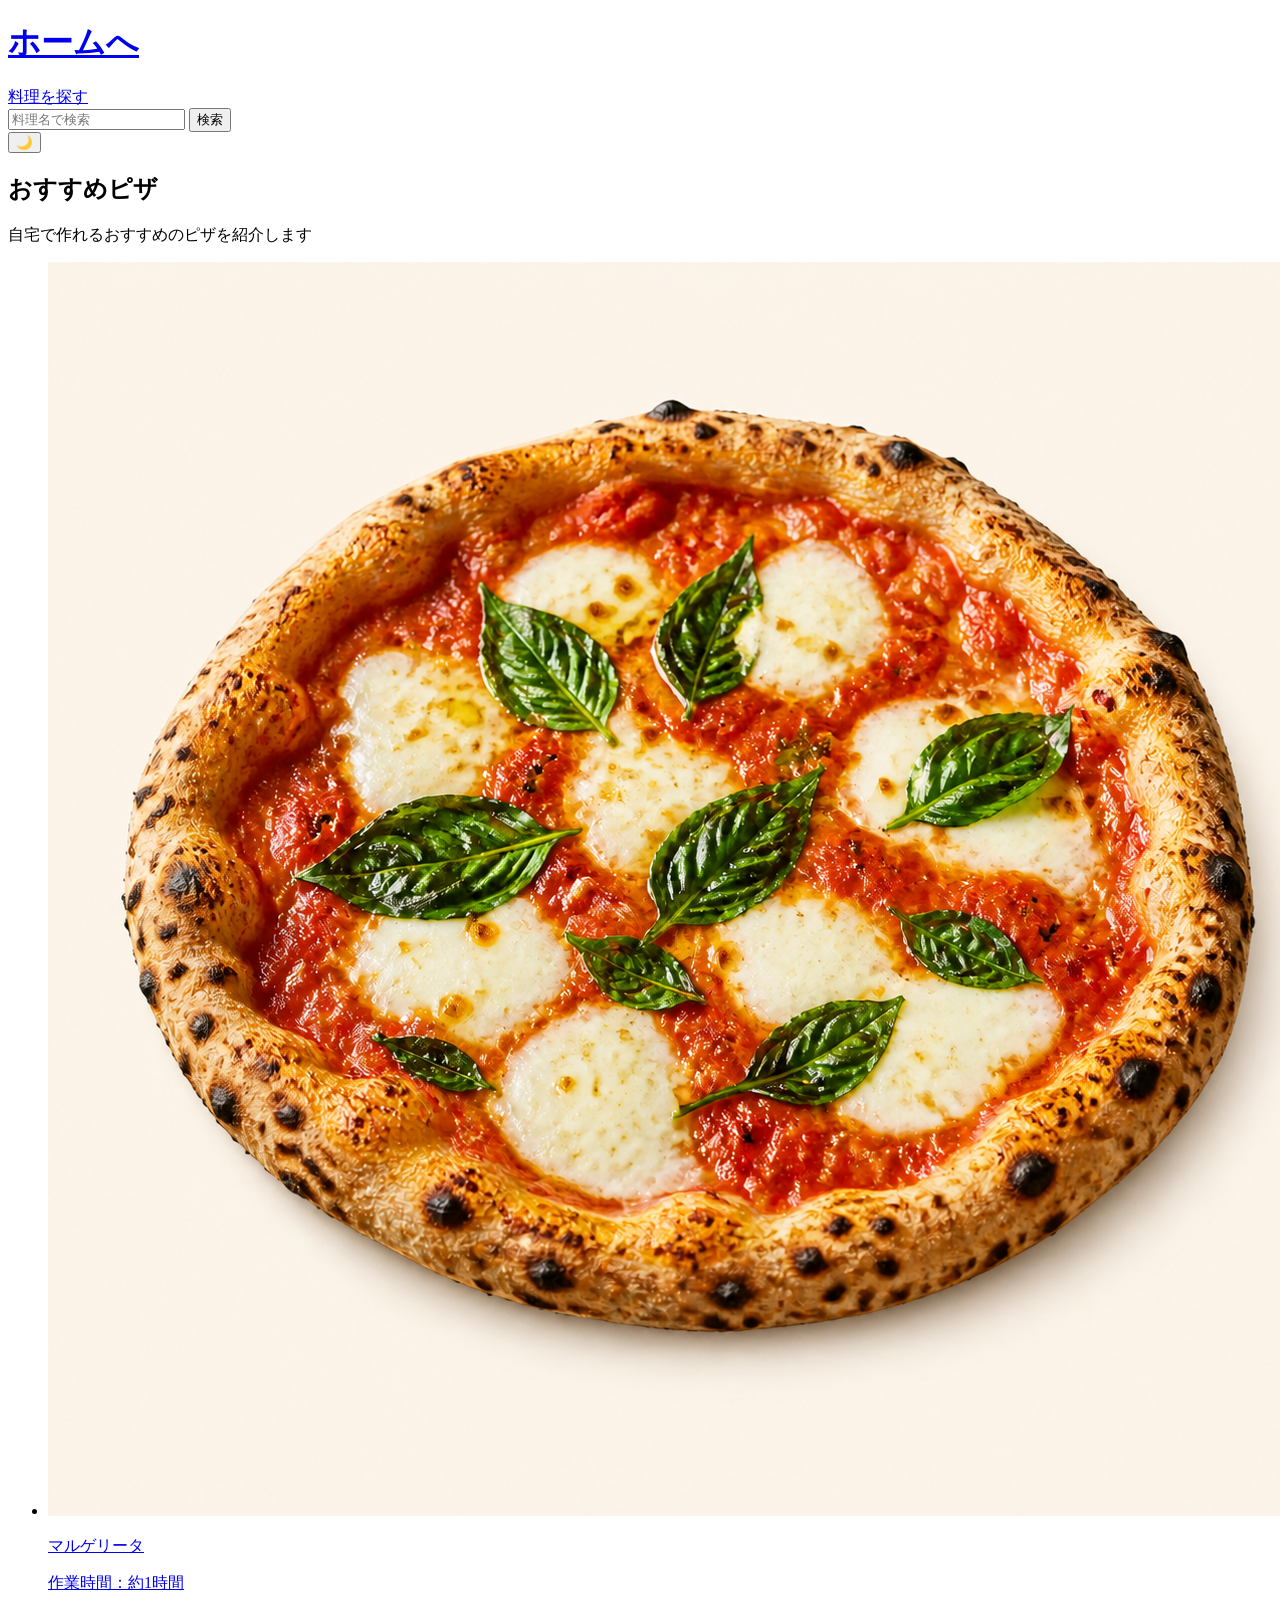
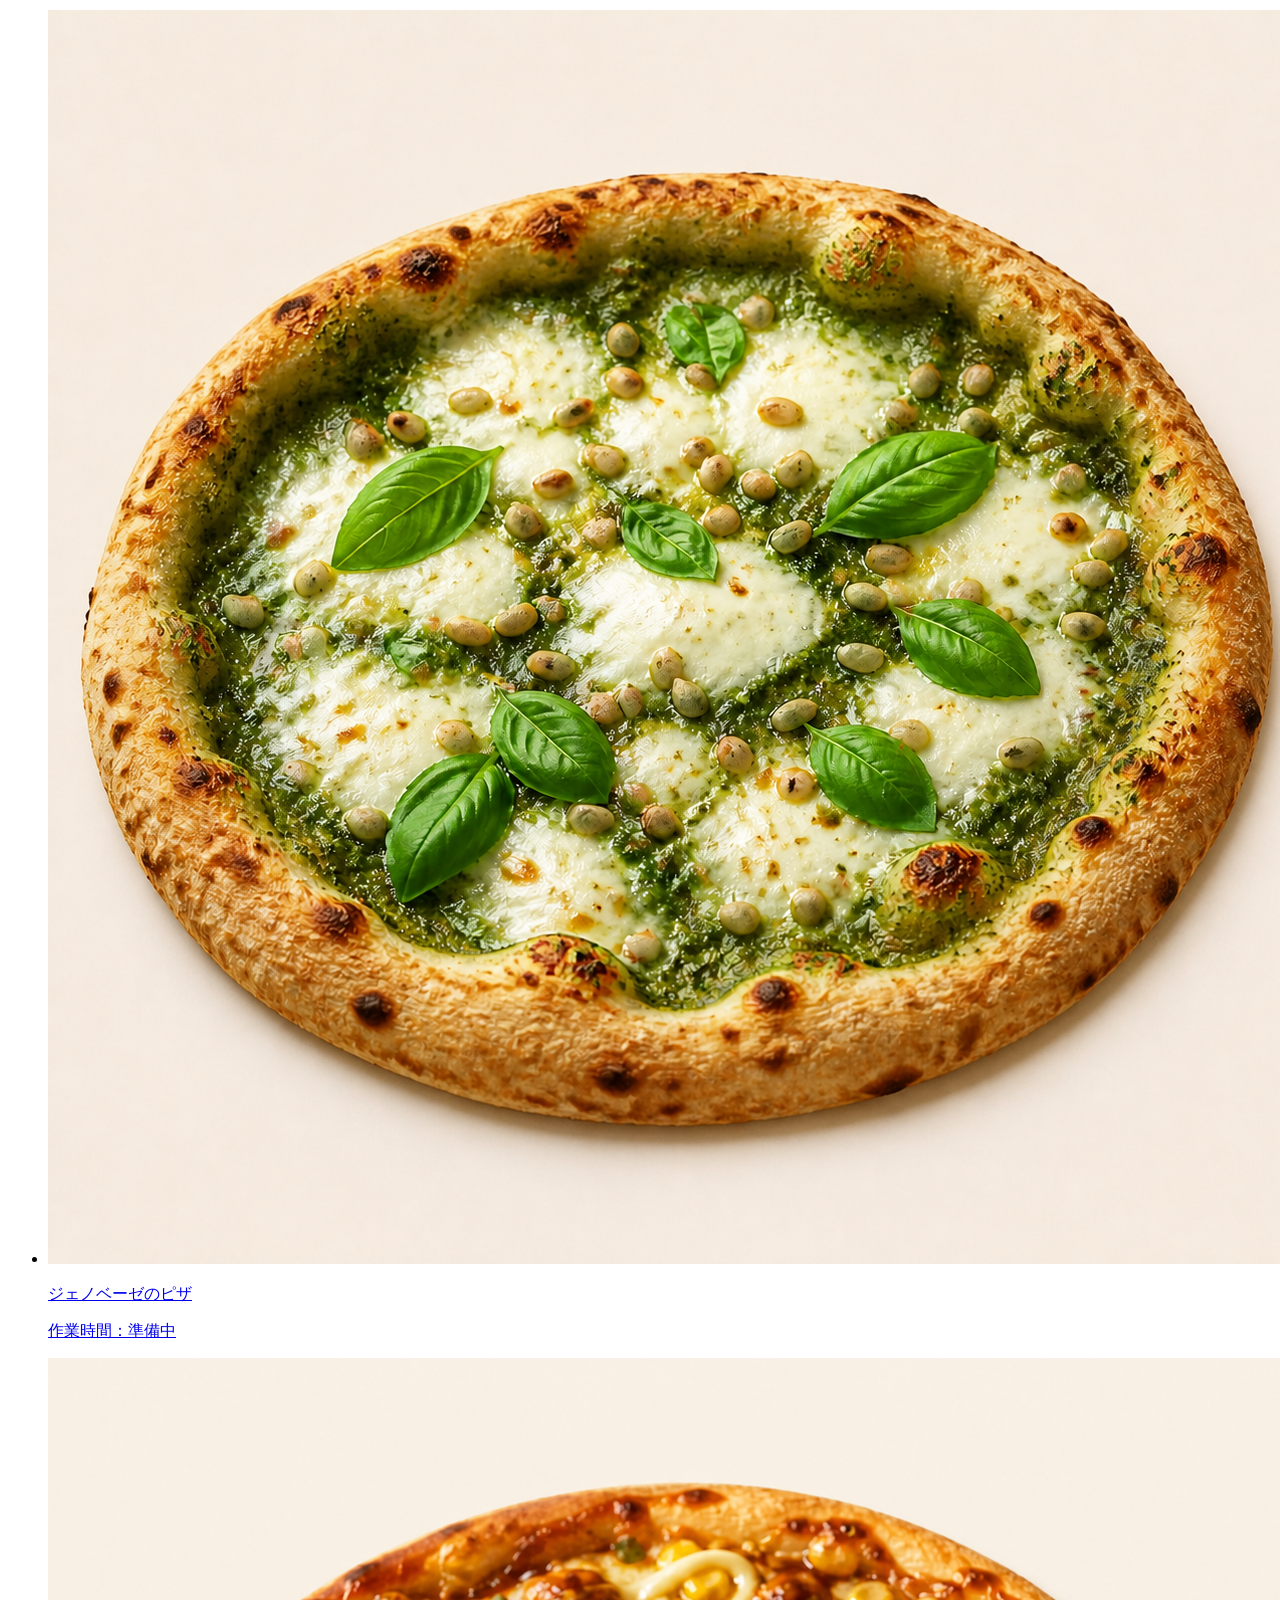
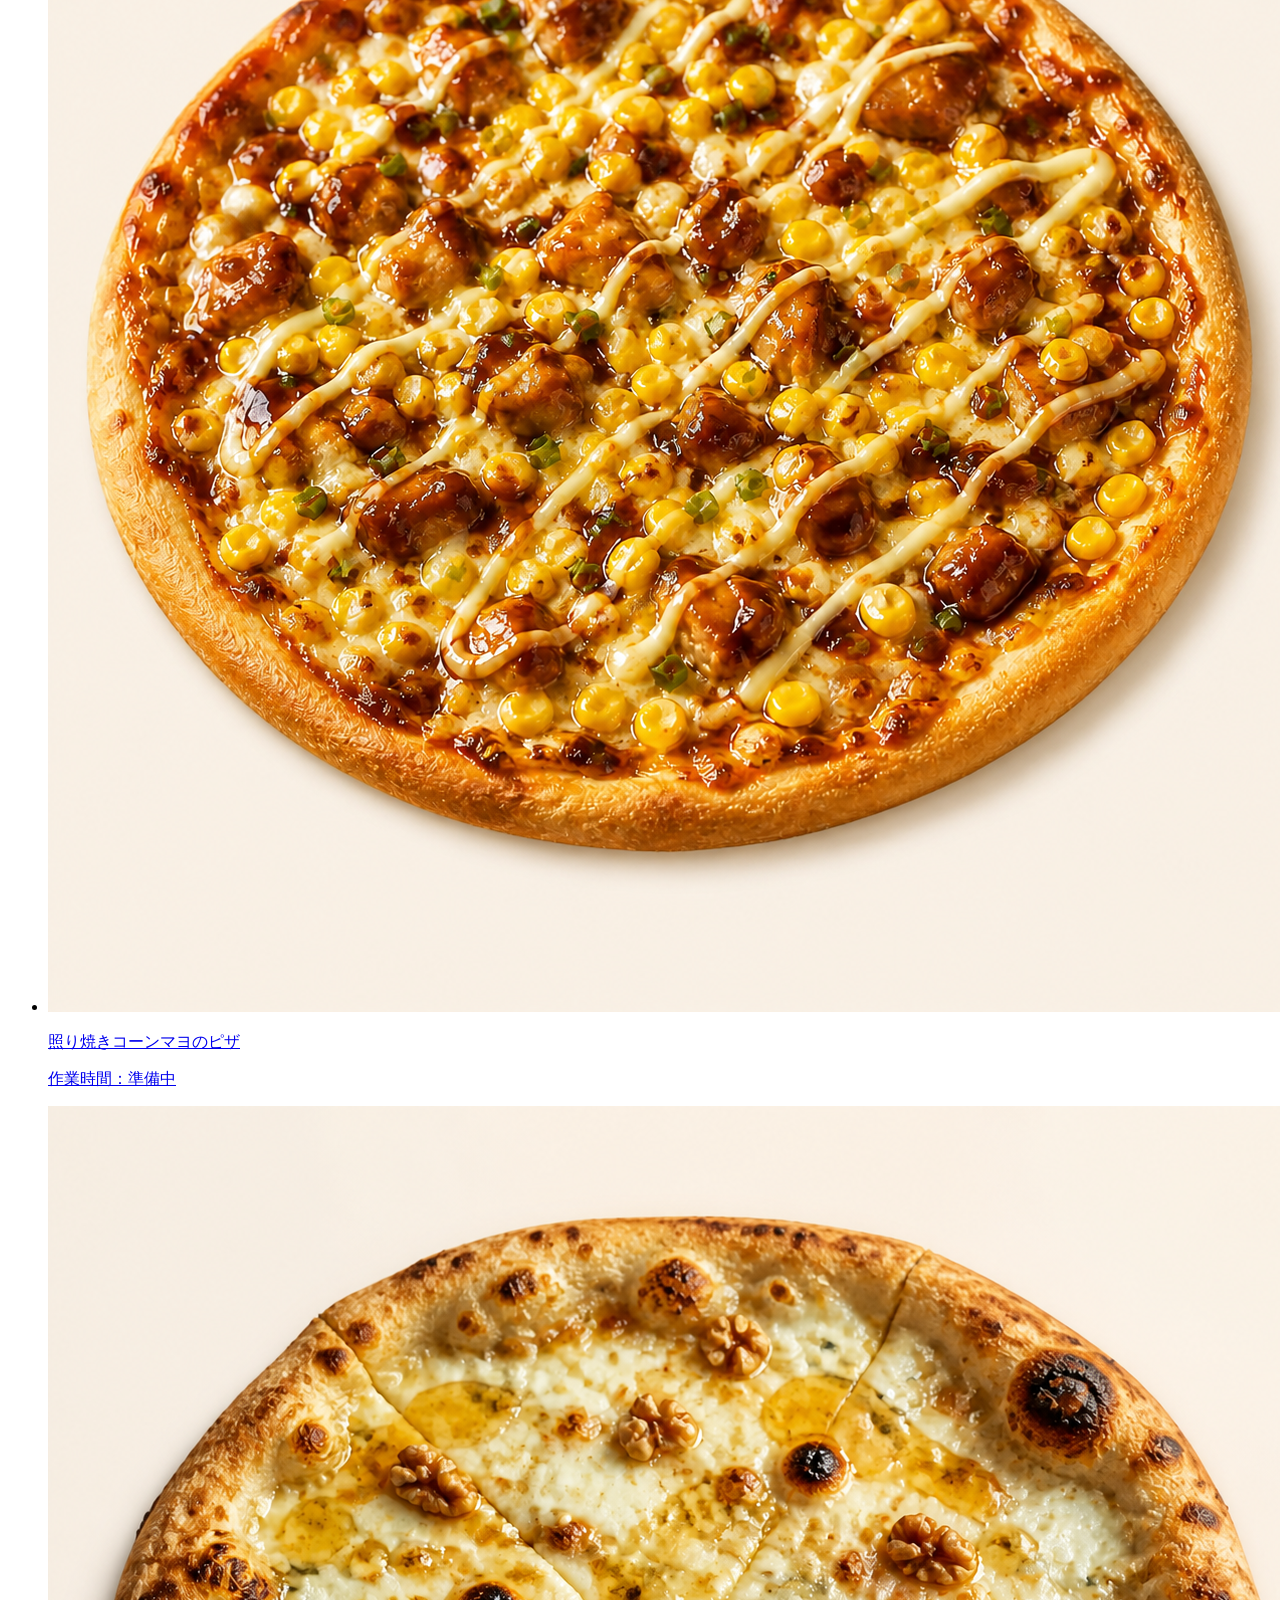
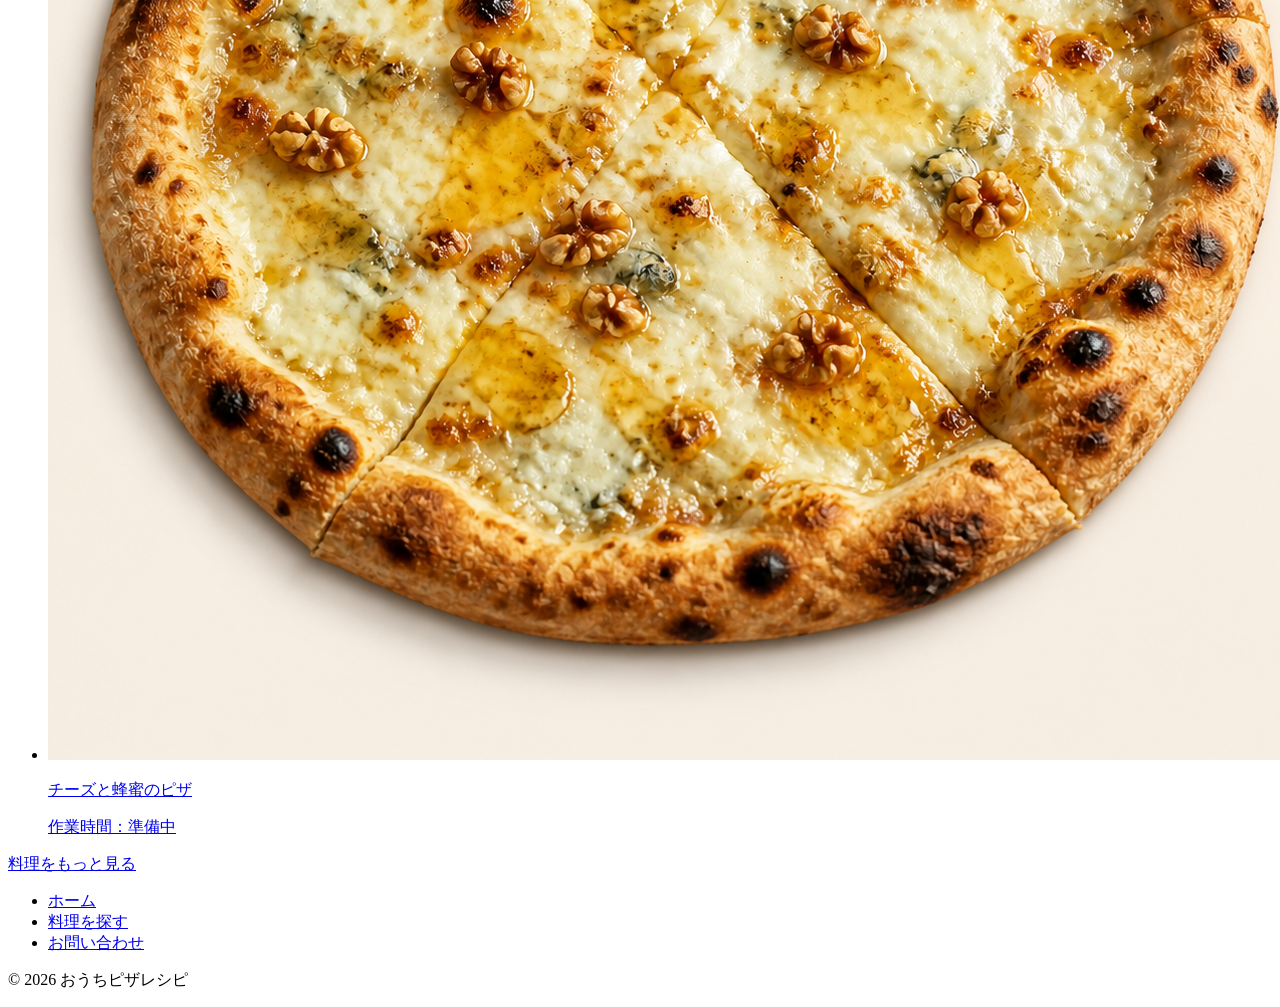
==== index.html @ 1216cb45 "add final exam files2" ====
<!DOCTYPE html>
<html lang="ja">

<head>
  <meta charset="UTF-8">
  <meta name="viewport" content="width=device-width, initial-scale=1.0">

  <title>おうちピザレシピ</title>

  <!-- CSS -->
  <link rel="stylesheet" href="css/reset.css">
  <link rel="stylesheet" href="css/style.css">

  <!-- JavaScript -->
  <script src="js/script.js" defer></script>
</head>

<body>

  <!-- =========================
       ヘッダー
  ========================== -->
  <header class="header">

    <h1 class="logo">
      <a href="index.html">
        ホームへ
      </a>
    </h1>

    <div class="header-right">

      <!-- 料理を探すページ -->
        <a href="search.html" class="search-link">
      料理を探す
    </a>

      <!-- 料理名検索 -->
      <form class="search-form" id="search-form">

        <input
          type="search"
          id="recipe-search"
          placeholder="料理名で検索"
        >

        <button type="submit">
          検索
        </button>

      </form>

      <!-- ダークモード -->
      <button
        type="button"
        class="dark-mode-button"
        id="dark-mode-button"
      >
        🌙
      </button>

    </div>

  </header>


  <!-- =========================
       メイン
  ========================== -->
  <main>

    <section class="recommend">

      <div class="container">

        <div class="heading-group">

          <h2>
            おすすめピザ
          </h2>

          <p>
            自宅で作れるおすすめのピザを紹介します
          </p>

        </div>


        <!--
          JavaScriptで料理カードを生成
        -->
        <ul
          class="recipe-list"
          id="recipe-list"
        >
        </ul>


        <div class="more-button">

          <a href="search.html">
            料理をもっと見る
          </a>

        </div>

      </div>

    </section>

  </main>


  <!-- =========================
       フッター
  ========================== -->
  <footer class="footer">

    <nav>

      <ul class="footer-nav">

        <li>
          <a href="index.html">
            ホーム
          </a>
        </li>

        <li>
          <a href="search.html">
            料理を探す
          </a>
        </li>

        <li>
          <a href="contact.html">
            お問い合わせ
          </a>
        </li>

      </ul>

    </nav>

    <p class="copyright">
      &copy; 2026 おうちピザレシピ
    </p>

  </footer>

</body>

</html>
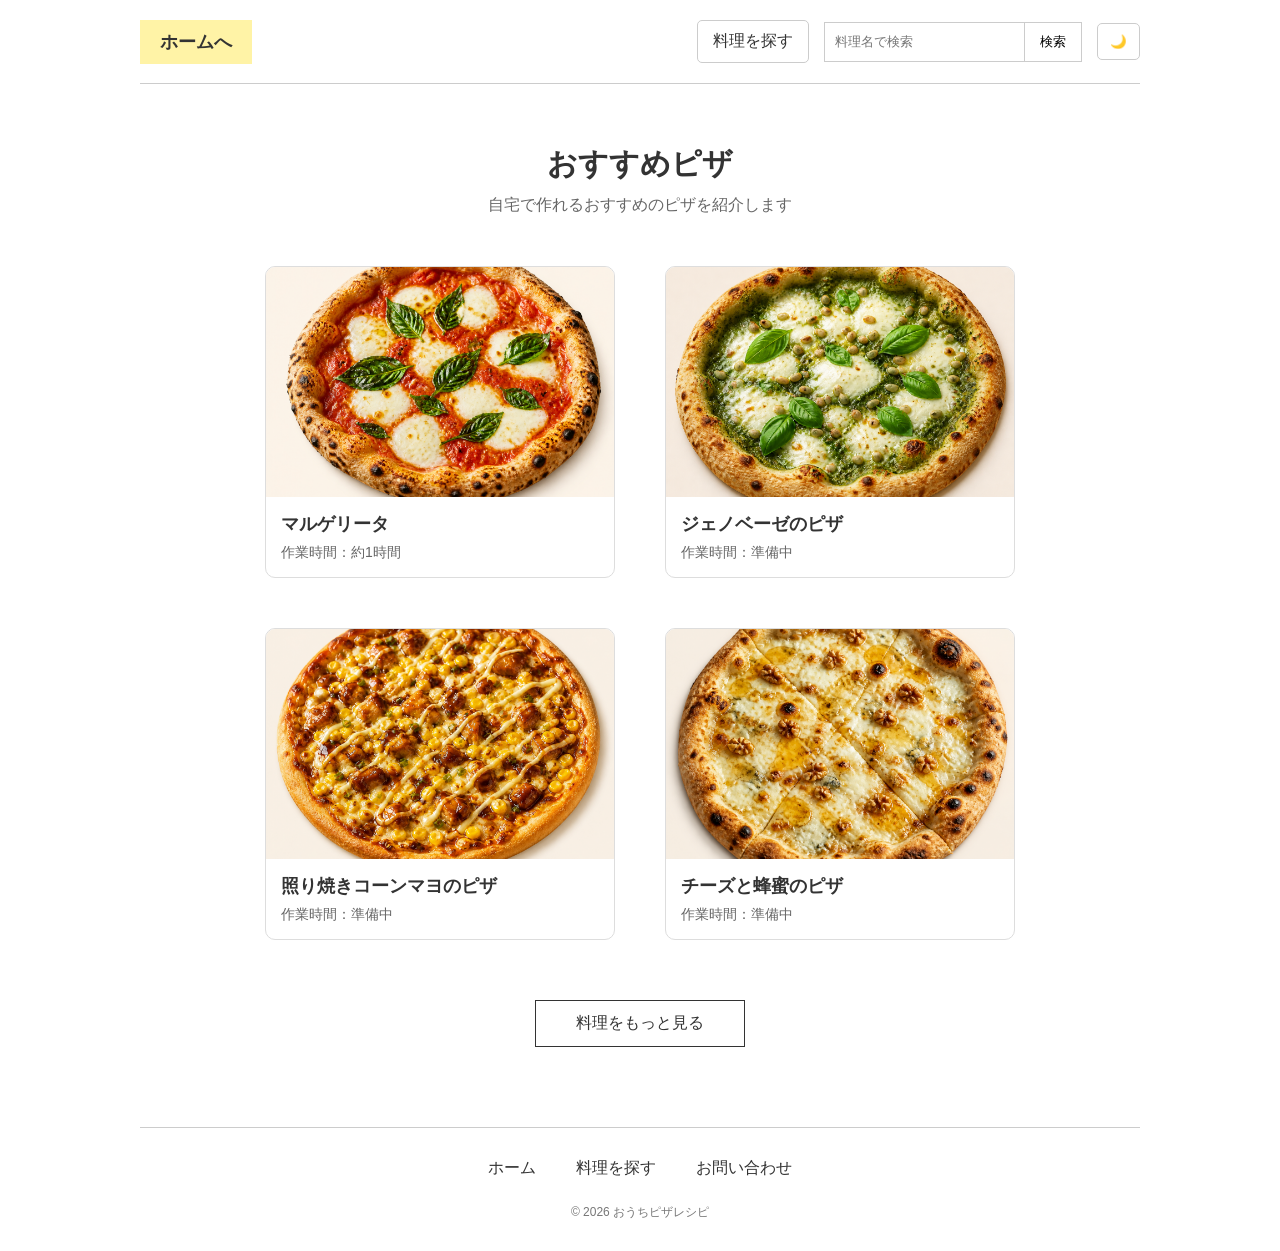
==== commit 396e9816: "Update index.html" ====
--- a/index.html
+++ b/index.html
@@ -8,11 +8,11 @@
   <title>おうちピザレシピ</title>
 
   <!-- CSS -->
-  <link rel="stylesheet" href="css/reset.css">
-  <link rel="stylesheet" href="css/style.css">
+
+  <link rel="stylesheet" href="./CSS/style.css">
 
   <!-- JavaScript -->
-  <script src="js/script.js" defer></script>
+  <script src="./js/script.js" defer></script>
 </head>
 
 <body>
@@ -150,4 +150,4 @@
 
 </body>
 
-</html>+</html>
--- a/CSS/style.css
+++ b/CSS/style.css
@@ -0,0 +1,1255 @@
+/* ========================================
+   全体
+======================================== */
+
+body {
+  margin: 0;
+
+  font-family: Arial, "Noto Sans JP", sans-serif;
+
+  color: #333;
+  background-color: #fff;
+}
+
+
+a {
+  color: #333;
+  text-decoration: none;
+}
+
+
+ul {
+  margin: 0;
+  padding: 0;
+
+  list-style: none;
+}
+
+
+img {
+  width: 100%;
+  display: block;
+}
+
+
+.container {
+  width: 90%;
+  max-width: 1000px;
+
+  margin: 0 auto;
+}
+
+
+/* ========================================
+   ヘッダー
+======================================== */
+
+.header {
+  width: 90%;
+  max-width: 1000px;
+
+  margin: 0 auto;
+  padding: 20px 0;
+
+  display: flex;
+  justify-content: space-between;
+  align-items: center;
+
+  border-bottom: 1px solid #ccc;
+}
+
+
+/* ホームボタン */
+
+.logo {
+  margin: 0;
+
+  font-size: 18px;
+}
+
+
+.logo a {
+  padding: 12px 20px;
+  background-color: #fff3a6;
+}
+
+
+/* ヘッダー右側 */
+
+.header-right {
+  display: flex;
+  align-items: center;
+
+  gap: 15px;
+}
+
+
+/* 料理を探すリンク */
+
+.search-link {
+  padding: 10px 15px;
+
+  border: 1px solid #ccc;
+
+  border-radius: 5px;
+}
+
+
+/* ========================================
+   検索フォーム
+======================================== */
+
+.search-form {
+  display: flex;
+}
+
+
+.search-form input {
+  width: 200px;
+
+  padding: 10px;
+
+  border: 1px solid #ccc;
+  border-right: none;
+}
+
+
+.search-form button {
+  padding: 10px 15px;
+
+  border: 1px solid #ccc;
+
+  background-color: #fff;
+
+  cursor: pointer;
+}
+
+
+.search-form button:hover {
+  background-color: #eee;
+}
+
+
+/* ========================================
+   ダークモードボタン
+======================================== */
+
+.dark-mode-button {
+  padding: 10px 12px;
+
+  border: 1px solid #ccc;
+
+  background-color: #fff;
+
+  border-radius: 5px;
+
+  cursor: pointer;
+}
+
+
+/* ========================================
+   ホーム
+======================================== */
+
+main {
+  min-height: 600px;
+}
+
+
+.recommend {
+  padding: 60px 0 80px;
+}
+
+
+.heading-group {
+  margin-bottom: 50px;
+
+  text-align: center;
+}
+
+
+.heading-group h2 {
+  margin: 0 0 10px;
+
+  font-size: 30px;
+}
+
+
+.heading-group p {
+  margin: 0;
+
+  color: #666;
+}
+
+
+/* ========================================
+   ピザ一覧
+======================================== */
+
+.recipe-list {
+  max-width: 750px;
+
+  margin: 0 auto;
+
+  display: grid;
+
+  grid-template-columns: repeat(2, 1fr);
+
+  gap: 50px;
+}
+
+
+/* ピザカード */
+
+.recipe-card {
+  display: block;
+
+  overflow: hidden;
+
+  background-color: #fff;
+
+  border: 1px solid #ddd;
+  border-radius: 10px;
+
+  transition: 0.3s;
+}
+
+
+.recipe-card:hover {
+  transform: translateY(-5px);
+
+  box-shadow: 0 5px 15px rgba(0, 0, 0, 0.15);
+}
+
+
+.recipe-card img {
+  width: 100%;
+  height: 230px;
+
+  object-fit: cover;
+}
+
+
+.recipe-text {
+  padding: 15px;
+}
+
+
+.recipe-name {
+  margin: 0 0 8px;
+
+  font-size: 18px;
+  font-weight: bold;
+}
+
+
+.recipe-info {
+  margin: 0;
+
+  color: #666;
+
+  font-size: 14px;
+}
+
+
+/* 検索結果なし */
+
+.no-result {
+  grid-column: 1 / -1;
+
+  padding: 40px;
+
+  text-align: center;
+}
+
+
+/* ========================================
+   もっと見る
+======================================== */
+
+.more-button {
+  margin-top: 60px;
+
+  text-align: center;
+}
+
+
+.more-button a {
+  display: inline-block;
+
+  padding: 12px 40px;
+
+  border: 1px solid #333;
+
+  transition: 0.3s;
+}
+
+
+.more-button a:hover {
+  background-color: #333;
+
+  color: #fff;
+}
+
+
+/* ========================================
+   フッター
+======================================== */
+
+.footer {
+  width: 90%;
+  max-width: 1000px;
+
+  margin: 0 auto;
+
+  padding: 30px 0;
+
+  border-top: 1px solid #ccc;
+
+  text-align: center;
+}
+
+
+.footer-nav {
+  display: flex;
+
+  justify-content: center;
+
+  gap: 40px;
+
+  margin-bottom: 25px;
+}
+
+
+.footer-nav a:hover {
+  text-decoration: underline;
+}
+
+
+.copyright {
+  margin: 0;
+
+  color: #777;
+
+  font-size: 12px;
+}
+
+
+
+/* ========================================
+   レシピ詳細ページ
+======================================== */
+
+.recipe-main {
+  padding-bottom: 80px;
+}
+
+
+.recipe-section {
+  padding: 70px 0;
+
+  border-top: 1px solid #ddd;
+}
+
+
+/* ========================================
+   完成写真
+======================================== */
+
+.recipe-hero {
+  padding: 60px 0 70px;
+
+  text-align: center;
+}
+
+
+.recipe-main-photo {
+  width: 100%;
+  max-width: 700px;
+
+  margin: 0 auto 40px;
+
+  overflow: hidden;
+
+  border-radius: 10px;
+}
+
+
+.recipe-main-photo img {
+  width: 100%;
+
+  aspect-ratio: 4 / 3;
+
+  object-fit: cover;
+}
+
+
+/* タイトル */
+
+.recipe-title {
+  margin: 0 0 20px;
+
+  font-size: 36px;
+}
+
+
+/* 説明 */
+
+.recipe-description {
+  max-width: 650px;
+
+  margin: 0 auto 40px;
+
+  line-height: 1.8;
+
+  color: #666;
+}
+
+
+/* ========================================
+   基本情報
+======================================== */
+
+.recipe-summary {
+  max-width: 700px;
+
+  margin: 0 auto;
+
+  display: grid;
+
+  grid-template-columns: repeat(3, 1fr);
+
+  border-top: 1px solid #ccc;
+  border-bottom: 1px solid #ccc;
+}
+
+
+.summary-item {
+  padding: 20px;
+
+  text-align: center;
+}
+
+
+.summary-item:nth-child(2) {
+  border-left: 1px solid #ccc;
+  border-right: 1px solid #ccc;
+}
+
+
+.summary-label {
+  margin: 0 0 10px;
+
+  color: #777;
+
+  font-size: 14px;
+}
+
+
+.summary-value {
+  margin: 0;
+
+  font-size: 18px;
+  font-weight: bold;
+}
+
+
+/* ========================================
+   材料
+======================================== */
+
+.ingredients-section {
+  background-color: #fffaf2;
+}
+
+
+.ingredient-box {
+  max-width: 650px;
+
+  margin: 0 auto 40px;
+
+  padding: 30px;
+
+  background-color: #fff;
+
+  border: 1px solid #ddd;
+  border-radius: 10px;
+}
+
+
+.ingredient-box h3 {
+  margin: 0 0 25px;
+
+  padding-bottom: 10px;
+
+  border-bottom: 2px solid #e6b768;
+
+  font-size: 22px;
+}
+
+
+.ingredient-list {
+  margin: 0;
+}
+
+
+.ingredient-item {
+  padding: 12px 5px;
+
+  display: flex;
+  justify-content: space-between;
+
+  border-bottom: 1px solid #eee;
+}
+
+
+.ingredient-item:last-child {
+  border-bottom: none;
+}
+
+
+.ingredient-item dt,
+.ingredient-item dd {
+  margin: 0;
+}
+
+
+.topping-list li {
+  padding: 12px 5px;
+
+  border-bottom: 1px solid #eee;
+}
+
+
+/* ========================================
+   作り方
+======================================== */
+
+.step {
+  max-width: 900px;
+
+  margin: 0 auto 80px;
+}
+
+
+.step-heading {
+  margin-bottom: 25px;
+
+  display: flex;
+  align-items: center;
+
+  gap: 20px;
+}
+
+
+.step-number {
+  padding: 8px 15px;
+
+  background-color: #e6b768;
+
+  color: #fff;
+
+  border-radius: 20px;
+
+  font-size: 14px;
+  font-weight: bold;
+}
+
+
+.step-heading h3 {
+  margin: 0;
+
+  font-size: 26px;
+}
+
+
+/* 写真＋説明 */
+
+.step-layout {
+  display: grid;
+
+  grid-template-columns: 1fr 1.2fr;
+
+  gap: 40px;
+
+  align-items: start;
+}
+
+
+/* 工程写真の仮置き */
+
+.step-photo {
+  width: 100%;
+
+  aspect-ratio: 4 / 3;
+
+  background-color: #eee;
+
+  border: 1px dashed #aaa;
+
+  display: flex;
+  justify-content: center;
+  align-items: center;
+
+  color: #777;
+}
+
+
+/* 後で写真を入れたとき */
+
+.step-photo img {
+  width: 100%;
+  height: 100%;
+
+  object-fit: cover;
+}
+
+
+.step-text {
+  line-height: 1.8;
+}
+
+
+.step-text p {
+  margin-top: 0;
+  margin-bottom: 18px;
+}
+
+
+.step-text h4 {
+  margin: 0 0 15px;
+}
+
+
+/* 工程内材料 */
+
+.step-ingredients {
+  margin-bottom: 25px;
+
+  padding: 20px;
+
+  background-color: #f7f7f7;
+
+  border-radius: 8px;
+}
+
+
+.step-ingredients li {
+  padding: 5px 0;
+}
+
+
+/* ========================================
+   POINT
+======================================== */
+
+.point {
+  margin: 25px 0;
+
+  padding: 20px;
+
+  background-color: #fff3d6;
+
+  border-left: 5px solid #e6b768;
+
+  border-radius: 5px;
+}
+
+
+.point-title {
+  margin: 0 0 8px !important;
+
+  color: #c17b13;
+
+  font-weight: bold;
+}
+
+
+/* ========================================
+   FAQ
+======================================== */
+
+.faq-section {
+  background-color: #fafafa;
+}
+
+
+.faq-list {
+  max-width: 750px;
+
+  margin: 0 auto;
+}
+
+
+.faq-item {
+  border-bottom: 1px solid #ccc;
+}
+
+
+.faq-question {
+  position: relative;
+
+  width: 100%;
+
+  padding: 22px 50px 22px 15px;
+
+  border: none;
+
+  background-color: transparent;
+
+  text-align: left;
+
+  font-size: 16px;
+  font-weight: bold;
+
+  cursor: pointer;
+}
+
+
+.faq-question::after {
+  content: "＋";
+
+  position: absolute;
+
+  right: 15px;
+  top: 50%;
+
+  transform: translateY(-50%);
+
+  font-size: 22px;
+}
+
+
+/* 最初は回答を隠す */
+
+.faq-answer {
+  display: none;
+
+  padding: 0 15px 20px;
+
+  line-height: 1.8;
+
+  color: #666;
+}
+
+
+/* JavaScriptでactiveを付けたとき */
+
+.faq-item.active .faq-answer {
+  display: block;
+}
+
+
+.faq-item.active .faq-question::after {
+  content: "－";
+}
+
+
+/* ========================================
+   他のおすすめ
+======================================== */
+
+.related-list {
+  max-width: 900px;
+
+  margin: 0 auto;
+
+  display: grid;
+
+  grid-template-columns: repeat(3, 1fr);
+
+  gap: 30px;
+}
+
+
+.related-list li {
+  text-align: center;
+}
+
+
+.related-list a {
+  display: block;
+
+  transition: 0.3s;
+}
+
+
+.related-list a:hover {
+  transform: translateY(-5px);
+}
+
+
+.related-photo {
+  margin-bottom: 15px;
+
+  overflow: hidden;
+
+  border-radius: 8px;
+}
+
+
+.related-photo img {
+  width: 100%;
+
+  aspect-ratio: 4 / 3;
+
+  object-fit: cover;
+}
+
+
+.related-list p {
+  margin: 0;
+
+  font-weight: bold;
+}
+
+
+/* ========================================
+   ダークモード
+======================================== */
+
+body.dark-mode {
+  background-color: #222;
+
+  color: #eee;
+}
+
+
+body.dark-mode a {
+  color: #eee;
+}
+
+
+body.dark-mode .header,
+body.dark-mode .footer,
+body.dark-mode .recipe-section,
+body.dark-mode .recipe-summary {
+  border-color: #555;
+}
+
+
+body.dark-mode .logo a {
+  background-color: #555;
+}
+
+
+body.dark-mode .search-form input {
+  background-color: #333;
+
+  color: #fff;
+
+  border-color: #666;
+}
+
+
+body.dark-mode .search-form button,
+body.dark-mode .dark-mode-button {
+  background-color: #444;
+
+  color: #fff;
+
+  border-color: #666;
+}
+
+
+body.dark-mode .search-link {
+  border-color: #666;
+}
+
+
+body.dark-mode .recipe-card {
+  background-color: #333;
+
+  border-color: #555;
+}
+
+
+body.dark-mode .recipe-info,
+body.dark-mode .recipe-description,
+body.dark-mode .summary-label,
+body.dark-mode .faq-answer {
+  color: #ccc;
+}
+
+
+body.dark-mode .ingredients-section,
+body.dark-mode .faq-section {
+  background-color: #292929;
+}
+
+
+body.dark-mode .ingredient-box {
+  background-color: #333;
+
+  border-color: #555;
+}
+
+
+body.dark-mode .ingredient-item,
+body.dark-mode .topping-list li,
+body.dark-mode .faq-item {
+  border-color: #555;
+}
+
+
+body.dark-mode .step-ingredients {
+  background-color: #333;
+}
+
+
+body.dark-mode .point {
+  background-color: #493a20;
+}
+
+
+body.dark-mode .point-title {
+  color: #ffd483;
+}
+
+
+body.dark-mode .faq-question {
+  color: #eee;
+}
+
+
+body.dark-mode .step-photo {
+  background-color: #333;
+
+  border-color: #666;
+
+  color: #bbb;
+}
+
+/* ========================================
+   検索ページ
+======================================== */
+
+.search-main {
+  padding-bottom: 80px;
+}
+
+
+.search-section {
+  padding: 60px 0 80px;
+}
+
+
+/* ========================================
+   検索ボックス
+======================================== */
+
+.search-box {
+  max-width: 750px;
+
+  margin: 0 auto 50px;
+
+  padding: 30px;
+
+  background-color: #fffaf2;
+
+  border: 1px solid #ddd;
+  border-radius: 10px;
+}
+
+
+.search-box h3 {
+  margin: 0 0 20px;
+
+  font-size: 22px;
+}
+
+
+/* 料理名検索フォーム */
+
+.search-page-form {
+  display: flex;
+
+  gap: 10px;
+}
+
+
+.search-page-form input {
+  flex: 1;
+
+  padding: 12px 15px;
+
+  border: 1px solid #ccc;
+  border-radius: 5px;
+
+  font-size: 16px;
+}
+
+
+.search-page-form button {
+  padding: 12px 25px;
+
+  border: 1px solid #333;
+  border-radius: 5px;
+
+  background-color: #fff;
+
+  cursor: pointer;
+
+  transition: 0.3s;
+}
+
+
+.search-page-form button:hover {
+  background-color: #333;
+
+  color: #fff;
+}
+
+
+/* ========================================
+   材料絞り込み
+======================================== */
+
+.filter-box {
+  max-width: 750px;
+
+  margin: 0 auto 70px;
+
+  padding: 30px;
+
+  background-color: #fffaf2;
+
+  border: 1px solid #ddd;
+  border-radius: 10px;
+}
+
+
+.filter-box h3 {
+  margin: 0 0 10px;
+
+  font-size: 22px;
+}
+
+
+.filter-box > p {
+  margin: 0 0 25px;
+
+  color: #666;
+}
+
+
+/* チェックボックス一覧 */
+
+.ingredient-filter {
+  display: grid;
+
+  grid-template-columns: repeat(3, 1fr);
+
+  gap: 15px;
+
+  margin-bottom: 30px;
+}
+
+
+.ingredient-filter label {
+  padding: 12px 15px;
+
+  background-color: #fff;
+
+  border: 1px solid #ddd;
+  border-radius: 5px;
+
+  cursor: pointer;
+
+  transition: 0.3s;
+}
+
+
+.ingredient-filter label:hover {
+  background-color: #fff3d6;
+}
+
+
+/* チェックボックス */
+
+.ingredient-filter input {
+  margin-right: 8px;
+}
+
+
+/* ========================================
+   絞り込み・リセットボタン
+======================================== */
+
+.filter-buttons {
+  display: flex;
+
+  justify-content: center;
+
+  gap: 20px;
+}
+
+
+.filter-buttons button {
+  padding: 12px 25px;
+
+  border: 1px solid #333;
+  border-radius: 5px;
+
+  background-color: #fff;
+
+  cursor: pointer;
+
+  transition: 0.3s;
+}
+
+
+.filter-buttons button:hover {
+  background-color: #333;
+
+  color: #fff;
+}
+
+
+/* リセットボタン */
+
+#reset-button {
+  border-color: #aaa;
+
+  color: #666;
+}
+
+
+#reset-button:hover {
+  background-color: #777;
+
+  color: #fff;
+}
+
+
+/* ========================================
+   検索結果
+======================================== */
+
+.search-result {
+  padding-top: 20px;
+}
+
+
+.search-result .heading-group {
+  margin-bottom: 40px;
+}
+
+
+/*
+  検索結果の料理一覧は
+  ホームと同じ .recipe-list を利用
+*/
+
+#search-result-list {
+  max-width: 750px;
+
+  margin: 0 auto;
+}
+
+
+/* 結果がない場合 */
+
+.search-no-result {
+  grid-column: 1 / -1;
+
+  padding: 50px 20px;
+
+  text-align: center;
+
+  color: #777;
+}
+
+
+/* ========================================
+   ダークモード
+   検索ページ
+======================================== */
+
+body.dark-mode .search-box,
+body.dark-mode .filter-box {
+  background-color: #292929;
+
+  border-color: #555;
+}
+
+
+body.dark-mode .search-page-form input {
+  background-color: #333;
+
+  color: #fff;
+
+  border-color: #666;
+}
+
+
+body.dark-mode .search-page-form input::placeholder {
+  color: #aaa;
+}
+
+
+body.dark-mode .search-page-form button {
+  background-color: #444;
+
+  color: #fff;
+
+  border-color: #666;
+}
+
+
+body.dark-mode .search-page-form button:hover {
+  background-color: #eee;
+
+  color: #222;
+}
+
+
+/* 材料選択 */
+
+body.dark-mode .filter-box > p {
+  color: #ccc;
+}
+
+
+body.dark-mode .ingredient-filter label {
+  background-color: #333;
+
+  border-color: #555;
+
+  color: #eee;
+}
+
+
+body.dark-mode .ingredient-filter label:hover {
+  background-color: #493a20;
+}
+
+
+/* 絞り込みボタン */
+
+body.dark-mode .filter-buttons button {
+  background-color: #444;
+
+  color: #fff;
+
+  border-color: #666;
+}
+
+
+body.dark-mode .filter-buttons button:hover {
+  background-color: #eee;
+
+  color: #222;
+}
+
+
+body.dark-mode #reset-button {
+  color: #ccc;
+}
+
+
+/* 検索結果なし */
+
+body.dark-mode .search-no-result {
+  color: #bbb;
+}
